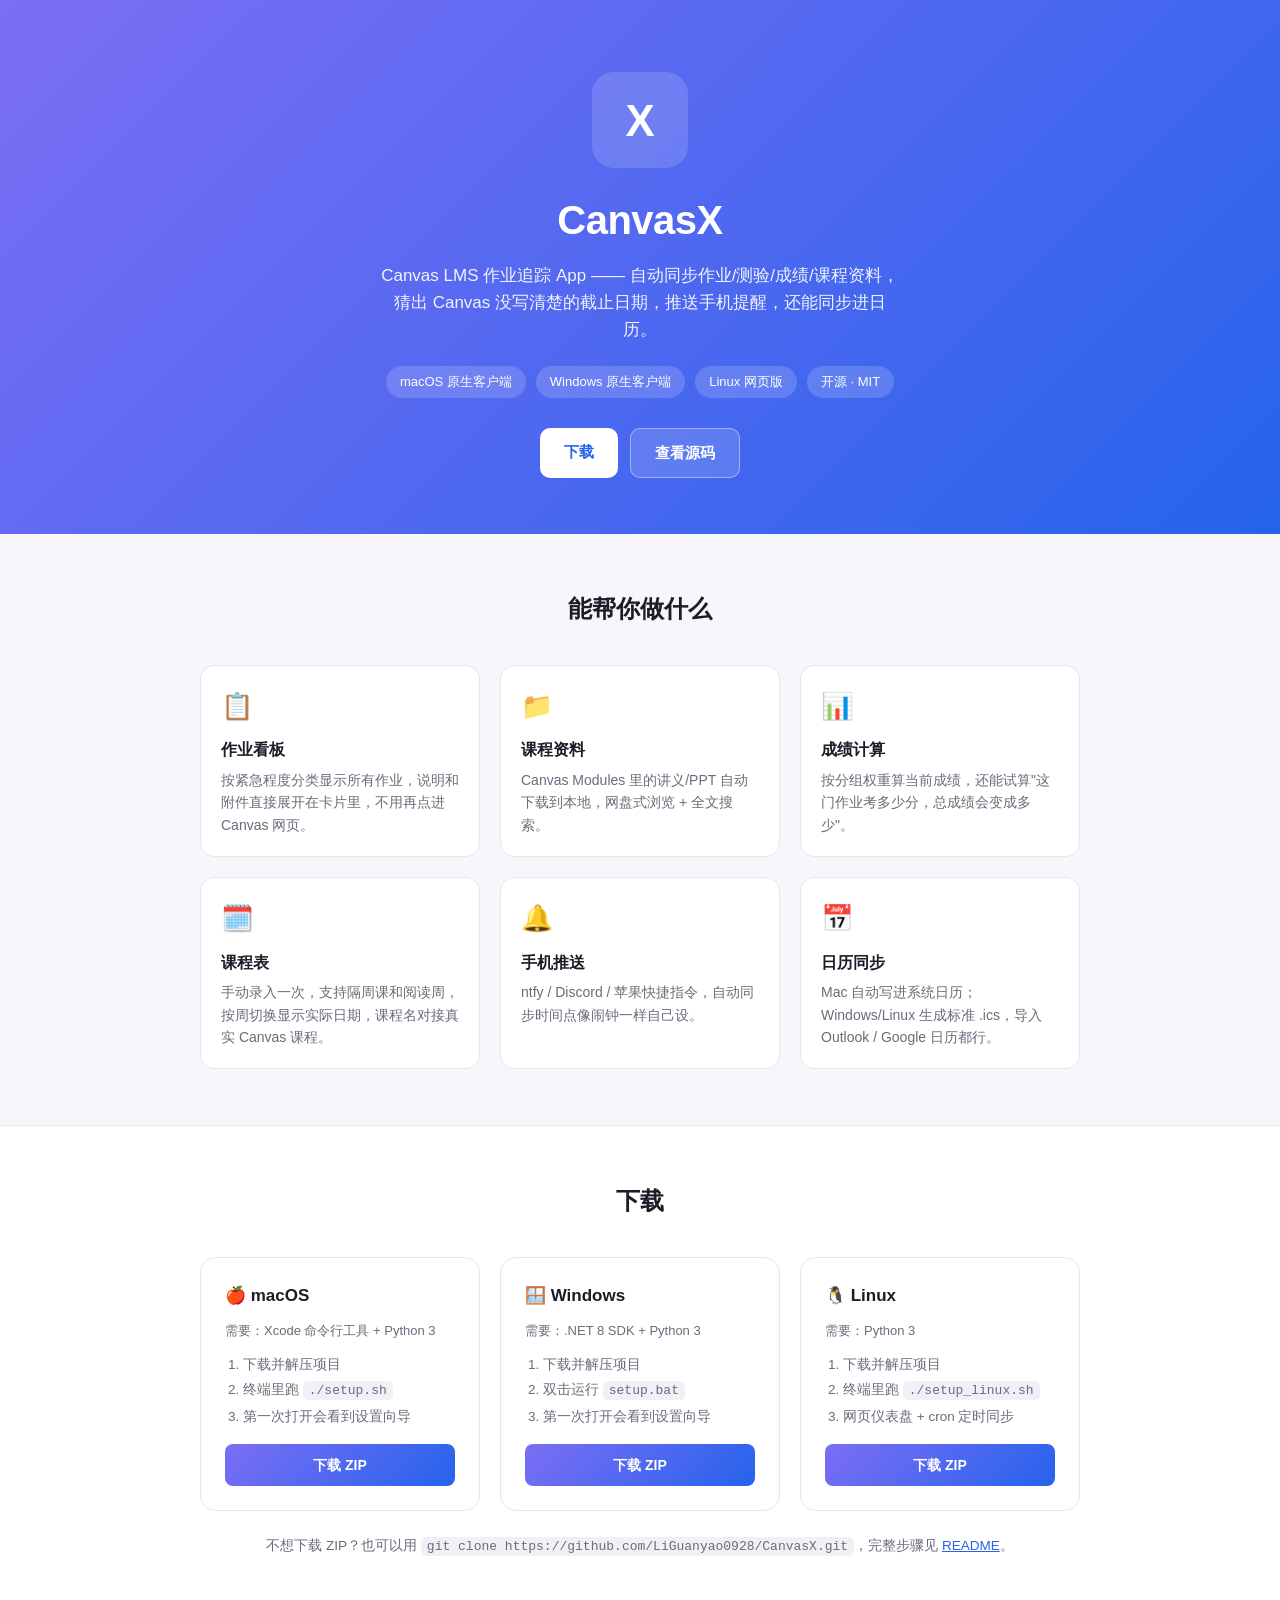
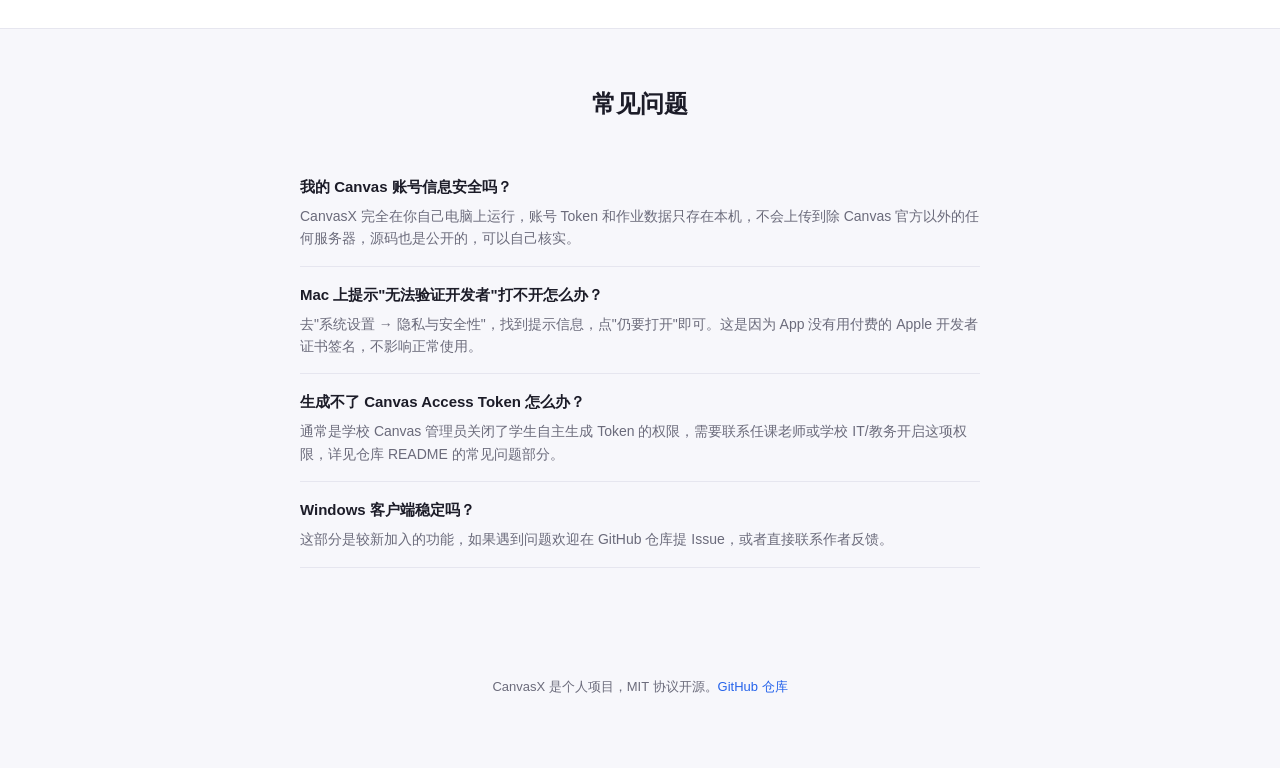
==== docs/index.html @ 2d44adc7 "Add download landing page, update repo links after rename to CanvasX GitHub repo renamed from canvas" ====
<!DOCTYPE html>
<html lang="zh-CN">
<head>
<meta charset="UTF-8">
<meta name="viewport" content="width=device-width, initial-scale=1.0">
<title>CanvasX</title>
<meta name="description" content="CanvasX —— Canvas LMS 作业追踪 App，自动同步作业/成绩/资料，推送手机提醒。Mac / Windows / Linux 都能用。">
<style>
  :root {
    --bg: #f7f7fb;
    --card-bg: #ffffff;
    --text: #1c1c28;
    --muted: #6b6b7b;
    --border: #e6e6ef;
    --accent-a: #7c6ef5;
    --accent-b: #2563eb;
    --code-bg: #f0f0f7;
  }
  @media (prefers-color-scheme: dark) {
    :root {
      --bg: #101018;
      --card-bg: #181822;
      --text: #f0f0f5;
      --muted: #9a9aab;
      --border: #2a2a38;
      --code-bg: #1f1f2c;
    }
  }
  * { box-sizing: border-box; }
  body {
    margin: 0; background: var(--bg); color: var(--text);
    font-family: -apple-system, "Segoe UI", "PingFang SC", "Microsoft YaHei", sans-serif;
    line-height: 1.6;
  }
  .wrap { max-width: 920px; margin: 0 auto; padding: 0 20px; }

  header.hero {
    padding: 72px 0 56px; text-align: center;
    background: linear-gradient(135deg, var(--accent-a), var(--accent-b));
    color: #fff;
  }
  .icon {
    width: 96px; height: 96px; border-radius: 22px; margin: 0 auto 20px;
    display: flex; align-items: center; justify-content: center;
    background: rgba(255,255,255,0.14); backdrop-filter: blur(6px);
  }
  .icon svg { width: 64px; height: 64px; }
  header.hero h1 { font-size: 40px; margin: 0 0 10px; font-weight: 800; letter-spacing: -0.5px; }
  header.hero p.tagline { font-size: 17px; margin: 0 auto; max-width: 520px; opacity: 0.92; }
  .hero-badges { margin-top: 22px; display: flex; gap: 10px; justify-content: center; flex-wrap: wrap; }
  .badge { font-size: 13px; background: rgba(255,255,255,0.16); padding: 6px 14px; border-radius: 999px; }
  .cta-row { margin-top: 30px; display: flex; gap: 12px; justify-content: center; flex-wrap: wrap; }
  .btn {
    display: inline-block; padding: 12px 24px; border-radius: 10px; font-weight: 600;
    text-decoration: none; font-size: 15px; transition: transform 0.15s ease;
  }
  .btn:hover { transform: translateY(-1px); }
  .btn-solid { background: #fff; color: var(--accent-b); }
  .btn-ghost { background: rgba(255,255,255,0.14); color: #fff; border: 1px solid rgba(255,255,255,0.4); }

  section { padding: 56px 0; }
  section.alt { background: var(--card-bg); border-top: 1px solid var(--border); border-bottom: 1px solid var(--border); }
  h2.section-title { font-size: 24px; text-align: center; margin: 0 0 36px; }

  .features {
    display: grid; grid-template-columns: repeat(auto-fit, minmax(220px, 1fr)); gap: 20px;
  }
  .feature-card {
    background: var(--card-bg); border: 1px solid var(--border); border-radius: 14px; padding: 20px;
  }
  .feature-card .emoji { font-size: 26px; margin-bottom: 10px; }
  .feature-card h3 { margin: 0 0 6px; font-size: 16px; }
  .feature-card p { margin: 0; color: var(--muted); font-size: 14px; }

  .downloads { display: grid; grid-template-columns: repeat(auto-fit, minmax(260px, 1fr)); gap: 20px; }
  .dl-card {
    background: var(--card-bg); border: 1px solid var(--border); border-radius: 16px; padding: 24px;
    display: flex; flex-direction: column; gap: 12px;
  }
  .dl-card .plat { font-size: 17px; font-weight: 700; display: flex; align-items: center; gap: 8px; }
  .dl-card .req { font-size: 13px; color: var(--muted); }
  .dl-card ol { margin: 0; padding-left: 18px; font-size: 13.5px; color: var(--muted); }
  .dl-card ol li { margin-bottom: 4px; }
  .dl-btn {
    margin-top: auto; text-align: center; padding: 10px; border-radius: 8px;
    background: linear-gradient(135deg, var(--accent-a), var(--accent-b)); color: #fff;
    text-decoration: none; font-weight: 600; font-size: 14px;
  }
  code, .code-inline {
    background: var(--code-bg); padding: 2px 6px; border-radius: 5px; font-size: 13px;
    font-family: ui-monospace, SFMono-Regular, Menlo, monospace;
  }

  .faq { max-width: 720px; margin: 0 auto; }
  .faq-item { border-bottom: 1px solid var(--border); padding: 16px 0; }
  .faq-item h4 { margin: 0 0 6px; font-size: 15px; }
  .faq-item p { margin: 0; color: var(--muted); font-size: 14px; }

  footer { padding: 40px 0 60px; text-align: center; color: var(--muted); font-size: 13px; }
  footer a { color: var(--accent-b); text-decoration: none; }
</style>
</head>
<body>

<header class="hero">
  <div class="wrap">
    <div class="icon">
      <svg viewBox="0 0 1024 1024" xmlns="http://www.w3.org/2000/svg">
        <text x="512" y="512" text-anchor="middle" dominant-baseline="central"
              font-family="Helvetica Neue, Arial, sans-serif" font-weight="700"
              font-size="700" fill="#ffffff">X</text>
      </svg>
    </div>
    <h1>CanvasX</h1>
    <p class="tagline">Canvas LMS 作业追踪 App —— 自动同步作业/测验/成绩/课程资料，猜出 Canvas 没写清楚的截止日期，推送手机提醒，还能同步进日历。</p>
    <div class="hero-badges">
      <span class="badge">macOS 原生客户端</span>
      <span class="badge">Windows 原生客户端</span>
      <span class="badge">Linux 网页版</span>
      <span class="badge">开源 · MIT</span>
    </div>
    <div class="cta-row">
      <a class="btn btn-solid" href="#download">下载</a>
      <a class="btn btn-ghost" href="https://github.com/LiGuanyao0928/CanvasX" target="_blank" rel="noopener">查看源码</a>
    </div>
  </div>
</header>

<section>
  <div class="wrap">
    <h2 class="section-title">能帮你做什么</h2>
    <div class="features">
      <div class="feature-card">
        <div class="emoji">📋</div>
        <h3>作业看板</h3>
        <p>按紧急程度分类显示所有作业，说明和附件直接展开在卡片里，不用再点进 Canvas 网页。</p>
      </div>
      <div class="feature-card">
        <div class="emoji">📁</div>
        <h3>课程资料</h3>
        <p>Canvas Modules 里的讲义/PPT 自动下载到本地，网盘式浏览 + 全文搜索。</p>
      </div>
      <div class="feature-card">
        <div class="emoji">📊</div>
        <h3>成绩计算</h3>
        <p>按分组权重算当前成绩，还能试算"这门作业考多少分，总成绩会变成多少"。</p>
      </div>
      <div class="feature-card">
        <div class="emoji">🗓️</div>
        <h3>课程表</h3>
        <p>手动录入一次，支持隔周课和阅读周，按周切换显示实际日期，课程名对接真实 Canvas 课程。</p>
      </div>
      <div class="feature-card">
        <div class="emoji">🔔</div>
        <h3>手机推送</h3>
        <p>ntfy / Discord / 苹果快捷指令，自动同步时间点像闹钟一样自己设。</p>
      </div>
      <div class="feature-card">
        <div class="emoji">📅</div>
        <h3>日历同步</h3>
        <p>Mac 自动写进系统日历；Windows/Linux 生成标准 .ics，导入 Outlook / Google 日历都行。</p>
      </div>
    </div>
  </div>
</section>

<section class="alt" id="download">
  <div class="wrap">
    <h2 class="section-title">下载</h2>
    <div class="downloads">
      <div class="dl-card">
        <div class="plat">🍎 macOS</div>
        <div class="req">需要：Xcode 命令行工具 + Python 3</div>
        <ol>
          <li>下载并解压项目</li>
          <li>终端里跑 <code>./setup.sh</code></li>
          <li>第一次打开会看到设置向导</li>
        </ol>
        <a class="dl-btn" href="https://github.com/LiGuanyao0928/CanvasX/archive/refs/heads/main.zip">下载 ZIP</a>
      </div>
      <div class="dl-card">
        <div class="plat">🪟 Windows</div>
        <div class="req">需要：.NET 8 SDK + Python 3</div>
        <ol>
          <li>下载并解压项目</li>
          <li>双击运行 <code>setup.bat</code></li>
          <li>第一次打开会看到设置向导</li>
        </ol>
        <a class="dl-btn" href="https://github.com/LiGuanyao0928/CanvasX/archive/refs/heads/main.zip">下载 ZIP</a>
      </div>
      <div class="dl-card">
        <div class="plat">🐧 Linux</div>
        <div class="req">需要：Python 3</div>
        <ol>
          <li>下载并解压项目</li>
          <li>终端里跑 <code>./setup_linux.sh</code></li>
          <li>网页仪表盘 + cron 定时同步</li>
        </ol>
        <a class="dl-btn" href="https://github.com/LiGuanyao0928/CanvasX/archive/refs/heads/main.zip">下载 ZIP</a>
      </div>
    </div>
    <p style="text-align:center; color: var(--muted); font-size: 13.5px; margin-top: 24px;">
      不想下载 ZIP？也可以用 <span class="code-inline">git clone https://github.com/LiGuanyao0928/CanvasX.git</span>，完整步骤见
      <a href="https://github.com/LiGuanyao0928/CanvasX#readme" target="_blank" rel="noopener" style="color: var(--accent-b);">README</a>。
    </p>
  </div>
</section>

<section>
  <div class="wrap faq">
    <h2 class="section-title">常见问题</h2>
    <div class="faq-item">
      <h4>我的 Canvas 账号信息安全吗？</h4>
      <p>CanvasX 完全在你自己电脑上运行，账号 Token 和作业数据只存在本机，不会上传到除 Canvas 官方以外的任何服务器，源码也是公开的，可以自己核实。</p>
    </div>
    <div class="faq-item">
      <h4>Mac 上提示"无法验证开发者"打不开怎么办？</h4>
      <p>去"系统设置 → 隐私与安全性"，找到提示信息，点"仍要打开"即可。这是因为 App 没有用付费的 Apple 开发者证书签名，不影响正常使用。</p>
    </div>
    <div class="faq-item">
      <h4>生成不了 Canvas Access Token 怎么办？</h4>
      <p>通常是学校 Canvas 管理员关闭了学生自主生成 Token 的权限，需要联系任课老师或学校 IT/教务开启这项权限，详见仓库 README 的常见问题部分。</p>
    </div>
    <div class="faq-item">
      <h4>Windows 客户端稳定吗？</h4>
      <p>这部分是较新加入的功能，如果遇到问题欢迎在 GitHub 仓库提 Issue，或者直接联系作者反馈。</p>
    </div>
  </div>
</section>

<footer>
  <div class="wrap">
    <p>CanvasX 是个人项目，MIT 协议开源。<a href="https://github.com/LiGuanyao0928/CanvasX" target="_blank" rel="noopener">GitHub 仓库</a></p>
  </div>
</footer>

</body>
</html>
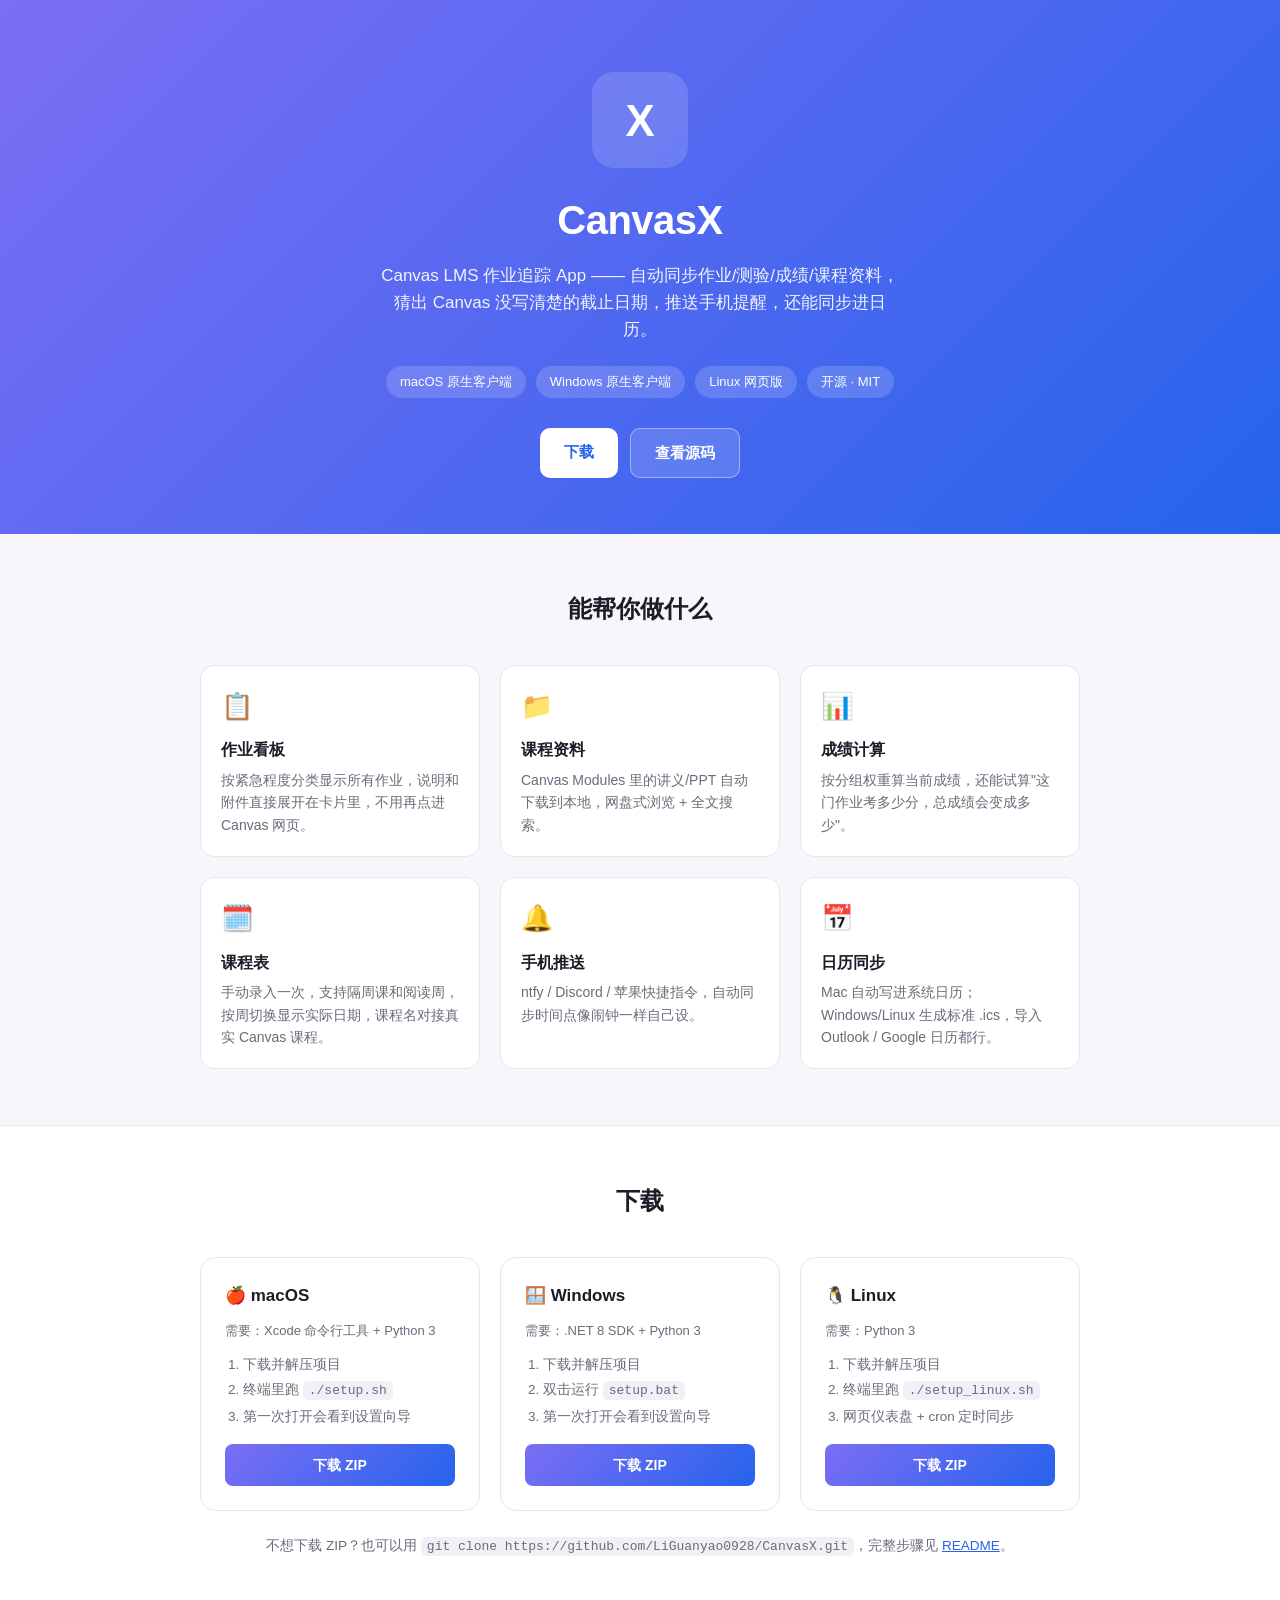
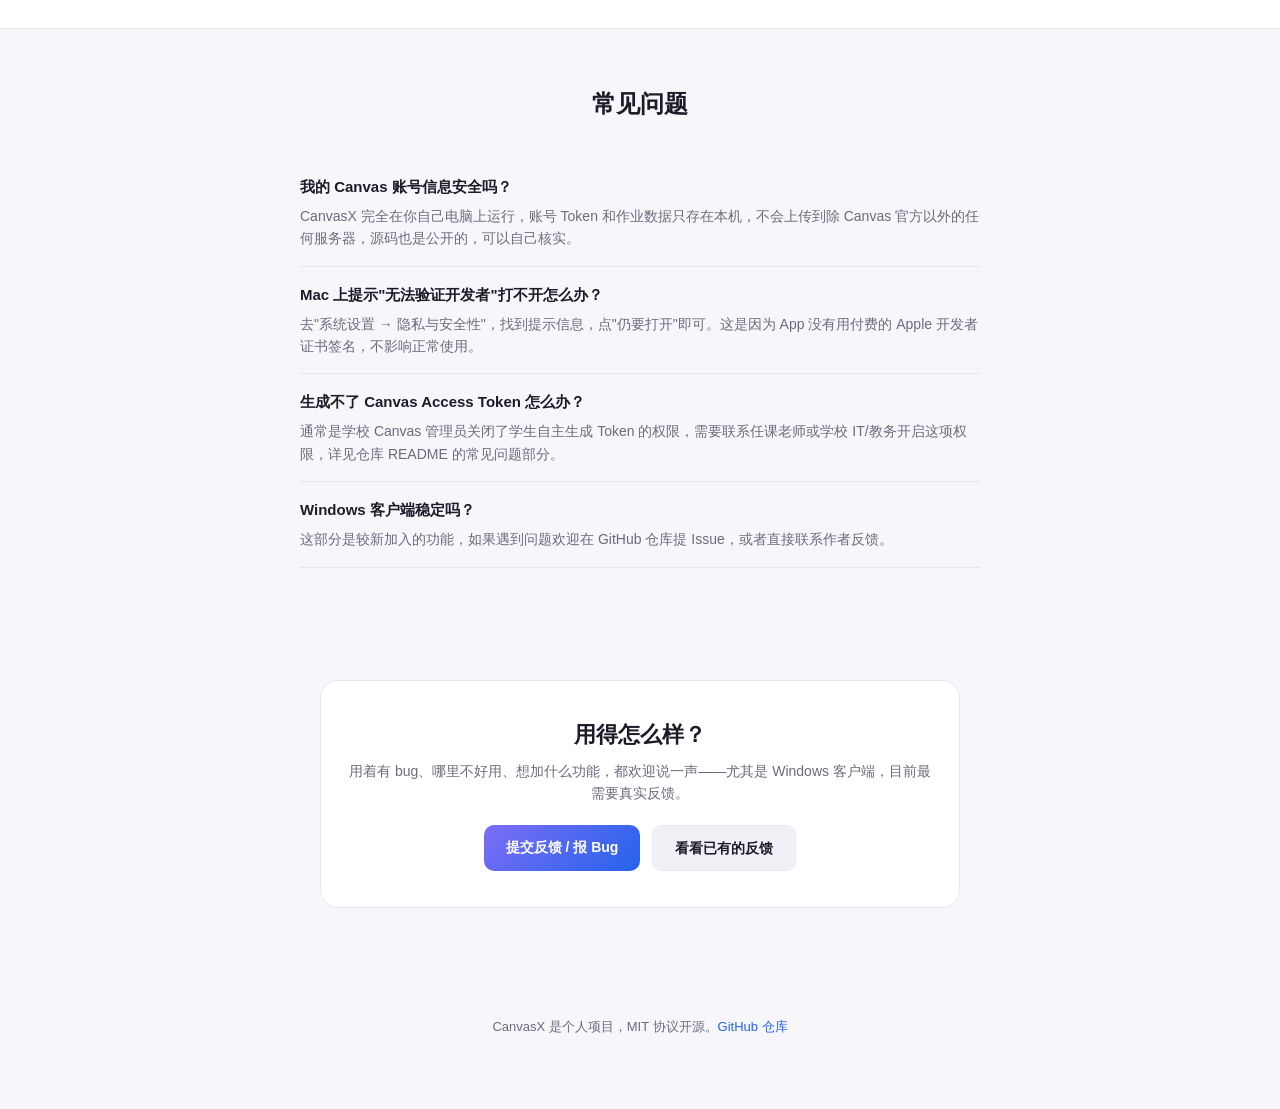
==== commit bb32e595: "Add feedback section to the landing page Links to GitHub Issues (new + existing) so classmates have " ====
--- a/docs/index.html
+++ b/docs/index.html
@@ -98,6 +98,21 @@
 
   footer { padding: 40px 0 60px; text-align: center; color: var(--muted); font-size: 13px; }
   footer a { color: var(--accent-b); text-decoration: none; }
+
+  .feedback-card {
+    max-width: 640px; margin: 0 auto; text-align: center;
+    background: var(--card-bg); border: 1px solid var(--border); border-radius: 18px;
+    padding: 36px 28px;
+  }
+  .feedback-card h2 { margin: 0 0 8px; font-size: 22px; }
+  .feedback-card p { margin: 0 0 20px; color: var(--muted); font-size: 14px; }
+  .feedback-actions { display: flex; gap: 12px; justify-content: center; flex-wrap: wrap; }
+  .btn-feedback {
+    display: inline-block; padding: 11px 22px; border-radius: 10px; font-weight: 600;
+    text-decoration: none; font-size: 14px;
+  }
+  .btn-feedback.primary { background: linear-gradient(135deg, var(--accent-a), var(--accent-b)); color: #fff; }
+  .btn-feedback.secondary { background: var(--code-bg); color: var(--text); border: 1px solid var(--border); }
 </style>
 </head>
 <body>
@@ -228,6 +243,19 @@
   </div>
 </section>
 
+<section>
+  <div class="wrap">
+    <div class="feedback-card">
+      <h2>用得怎么样？</h2>
+      <p>用着有 bug、哪里不好用、想加什么功能，都欢迎说一声——尤其是 Windows 客户端，目前最需要真实反馈。</p>
+      <div class="feedback-actions">
+        <a class="btn-feedback primary" href="https://github.com/LiGuanyao0928/CanvasX/issues/new" target="_blank" rel="noopener">提交反馈 / 报 Bug</a>
+        <a class="btn-feedback secondary" href="https://github.com/LiGuanyao0928/CanvasX/issues" target="_blank" rel="noopener">看看已有的反馈</a>
+      </div>
+    </div>
+  </div>
+</section>
+
 <footer>
   <div class="wrap">
     <p>CanvasX 是个人项目，MIT 协议开源。<a href="https://github.com/LiGuanyao0928/CanvasX" target="_blank" rel="noopener">GitHub 仓库</a></p>
